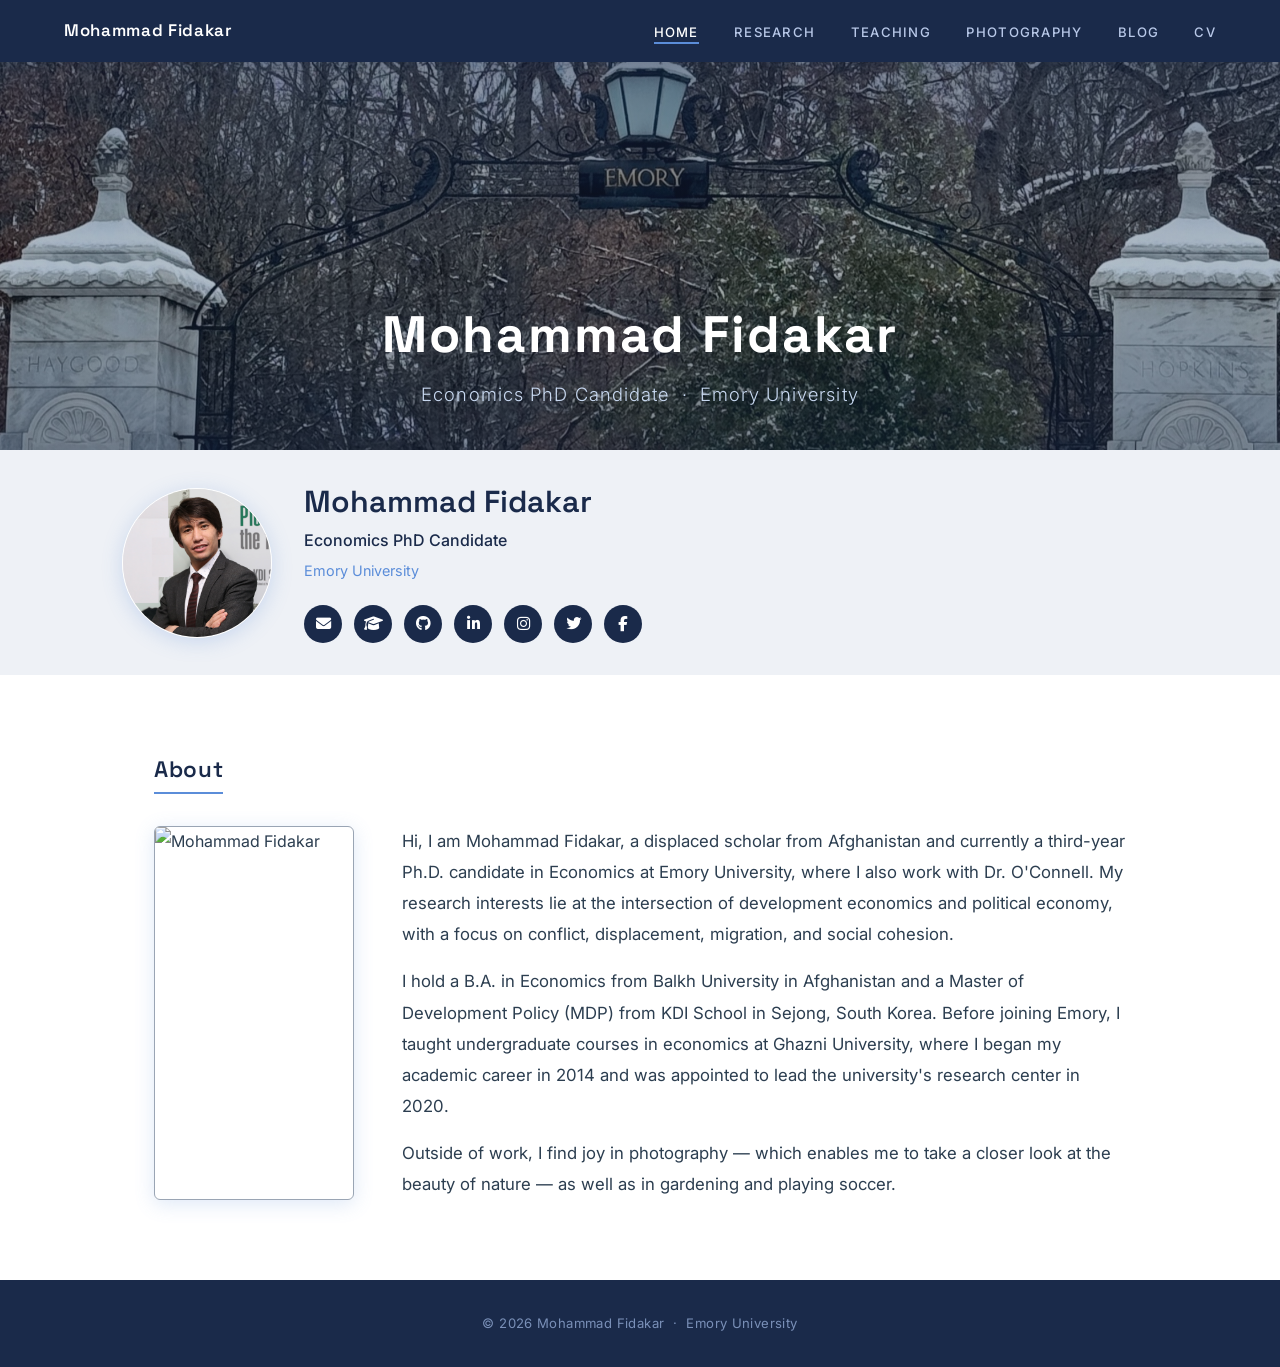
==== index.html @ 96ae0c7a "Initial commit" ====
<!DOCTYPE html>
<html lang="en">
<head>
  <meta charset="UTF-8">
  <meta name="viewport" content="width=device-width, initial-scale=1.0">
  <title>FidakarWebsite</title>
  <link rel="stylesheet" href="css/style.css">
  <link href="https://fonts.googleapis.com/css2?family=Space+Grotesk:wght@300;400;500;600;700&family=Inter:wght@300;400;500;600&display=swap" rel="stylesheet">
  <link rel="stylesheet" href="https://cdnjs.cloudflare.com/ajax/libs/font-awesome/6.5.0/css/all.min.css">
</head>
<body>

  <!-- NAV -->
  <nav>
    <a href="index.html" class="nav-logo">Mohammad Fidakar</a>
    <ul class="nav-links">
      <li><a href="index.html" class="active">Home</a></li>
      <li><a href="research.html">Research</a></li>
      <li><a href="teaching.html">Teaching</a></li>
      <li><a href="photography.html">Photography</a></li>
      <li><a href="blog.html">Blog</a></li>
      <li><a href="cv.html">CV</a></li>
    </ul>
  </nav>

  <!-- HERO — replace cover.jpg with your own photo -->
  <section class="hero">
    <div class="hero-overlay"></div>
    <div class="hero-text">
      <h1><a href="index.html" class="hero-link">Mohammad Fidakar</a></h1>
      <p class="hero-sub"><a href="https://economics.emory.edu/people/doctoral-students/fidakar-mohammad.html" target="_blank" class="hero-link">Economics PhD Candidate</a> &nbsp;·&nbsp; <a href="https://www.emory.edu/home/index.html" target="_blank" class="hero-link">Emory University</a></p>
    </div>
  </section>

  <!-- PROFILE -->
  <section class="section profile-section">
    <div class="container">
      <div class="profile-inner">
        <img src="images/headshot2.jpg" alt="Mohammad Fidakar" class="profile-photo">
        <div class="profile-info">
          <h2><a href="index.html" class="profile-link">Mohammad Fidakar</a></h2>
          <p class="title"><a href="https://economics.emory.edu/people/doctoral-students/fidakar-mohammad.html" target="_blank" class="profile-link">Economics PhD Candidate</a></p>
          <p class="institution"><a href="https://www.emory.edu/home/index.html" target="_blank" class="profile-link">Emory University</a></p>
          <div class="social-icons">
            <a href="mailto:mohammad.fidakar@emory.edu" title="Email"><i class="fas fa-envelope"></i></a>
            <a href="https://scholar.google.com/citations?hl=en&user=DigHzEoAAAAJ" title="Google Scholar" target="_blank"><i class="fas fa-graduation-cap"></i></a>
            <a href="https://github.com/mfidakar" title="GitHub" target="_blank"><i class="fab fa-github"></i></a>
            <a href="https://www.linkedin.com/in/mohammad-fidakar-01435618b/" title="LinkedIn" target="_blank"><i class="fab fa-linkedin-in"></i></a>
            <a href="https://www.instagram.com/mohammad.fidakar/" title="Instagram" target="_blank"><i class="fab fa-instagram"></i></a>
            <a href="https://x.com/FidakarMohammad" title="Twitter" target="_blank"><i class="fab fa-twitter"></i></a>
            <a href="https://www.facebook.com/mohammad.fidakar" title="Facebook" target="_blank"><i class="fab fa-facebook-f"></i></a>
          </div>
        </div>
      </div>
    </div>
  </section>

  <!-- ABOUT -->
  <section class="section about-section">
    <div class="container">
      <h2 class="section-title">About</h2>
      <div class="about-inner">
        <img src="images/headshot.jpg" alt="Mohammad Fidakar" class="about-photo">
        <div class="about-text">
          <p>Hi, I am Mohammad Fidakar, a displaced scholar from Afghanistan and currently a third-year Ph.D. candidate in Economics at Emory University, where I also work with Dr. O'Connell. My research interests lie at the intersection of development economics and political economy, with a focus on conflict, displacement, migration, and social cohesion.</p>
          <p>I hold a B.A. in Economics from Balkh University in Afghanistan and a Master of Development Policy (MDP) from KDI School in Sejong, South Korea. Before joining Emory, I taught undergraduate courses in economics at Ghazni University, where I began my academic career in 2014 and was appointed to lead the university's research center in 2020.</p>
          <p>Outside of work, I find joy in photography — which enables me to take a closer look at the beauty of nature — as well as in gardening and playing soccer.</p>
        </div>
      </div>
    </div>
  </section>

  <!-- FOOTER -->
  <footer>
    <p>&copy; 2026 Mohammad Fidakar &nbsp;·&nbsp; Emory University</p>
  </footer>

</body>
</html>
---- css/style.css ----
/* =============================================================================
   FIDAKAR.COM — Main Stylesheet
   Palette: Arctic — #eef1f6 panel / white page / #1a2a4a navy / #5b8dd9 blue
   Fonts: Space Grotesk (headings) + Inter (body)
============================================================================= */

/* A. RESET & BASE
============================================================================= */
*, *::before, *::after {
  box-sizing: border-box;
  margin: 0;
  padding: 0;
}

html {
  scroll-behavior: smooth;
}

body {
  font-family: 'Inter', sans-serif;
  font-size: 16px;
  line-height: 1.75;
  color: #2c3e50;
  background-color: #ffffff;
}

h1, h2, h3, h4, h5, h6 {
  font-family: 'Space Grotesk', sans-serif;
  font-weight: 600;
  line-height: 1.3;
  color: #1a2a4a;
}

a {
  color: #5b8dd9;
  text-decoration: none;
  transition: color 0.2s ease;
}

a:hover {
  color: #3a6fbe;
}

img {
  display: block;
  max-width: 100%;
}

/* A2. INHERITED LINK STYLES
============================================================================= */
.hero-link {
  color: inherit;
  text-decoration: none;
  border-bottom: none;
}

.hero-link:hover {
  color: inherit;
  border-bottom: none;
}

.profile-link {
  color: inherit;
  text-decoration: none;
  border-bottom: 1px solid transparent;
  transition: border-color 0.2s ease;
}

.profile-link:hover {
  color: inherit;
  border-bottom-color: currentColor;
}

/* B. LAYOUT UTILITIES
============================================================================= */
.container {
  max-width: 1100px;
  margin: 0 auto;
  padding: 0 5%;
}

.section {
  padding: 5rem 0;
}

.section-title {
  font-size: 1.4rem;
  color: #1a2a4a;
  margin-bottom: 2rem;
  padding-bottom: 0.5rem;
  border-bottom: 2px solid #5b8dd9;
  display: inline-block;
  letter-spacing: 0.03em;
}

/* C. NAVIGATION
============================================================================= */
nav {
  position: fixed;
  top: 0;
  left: 0;
  right: 0;
  z-index: 100;
  background-color: #1a2a4a;
  display: flex;
  align-items: center;
  justify-content: space-between;
  padding: 0 5%;
  height: 62px;
  box-shadow: 0 2px 12px rgba(26, 42, 74, 0.18);
}

.nav-logo {
  font-family: 'Space Grotesk', sans-serif;
  font-weight: 600;
  font-size: 1.05rem;
  color: #ffffff;
  letter-spacing: 0.04em;
}

.nav-logo:hover {
  color: #5b8dd9;
}

.nav-links {
  display: flex;
  list-style: none;
  gap: 2.2rem;
}

.nav-links a {
  color: #b8c8e8;
  font-size: 0.82rem;
  font-weight: 500;
  letter-spacing: 0.1em;
  text-transform: uppercase;
  padding-bottom: 2px;
  border-bottom: 2px solid transparent;
  transition: color 0.2s ease, border-color 0.2s ease;
}

.nav-links a:hover,
.nav-links a.active {
  color: #ffffff;
  border-bottom-color: #5b8dd9;
}

/* D. HERO / COVER
============================================================================= */
.hero {
  width: 100%;
  height: 50vh;
  min-height: 320px;
  background-image: url('../images/wall.jpg');
  background-size: cover;
  background-position: center;
  position: relative;
}

.hero-overlay {
  position: absolute;
  inset: 0;
  background: linear-gradient(
    to bottom,
    rgba(26, 42, 74, 0.60) 0%,
    rgba(26, 42, 74, 0.30) 60%,
    rgba(26, 42, 74, 0.50) 100%
  );
}

.hero-text {
  position: absolute;
  bottom: 2.5rem;
  left: 50%;
  transform: translateX(-50%);
  z-index: 1;
  text-align: center;
  color: #ffffff;
  padding: 0 2rem;
  width: 100%;
}

.hero-text h1 {
  font-size: 3.2rem;
  font-weight: 700;
  color: #ffffff;
  letter-spacing: 0.04em;
  margin-bottom: 0.6rem;
}

.hero-text .hero-sub {
  font-size: 1.15rem;
  font-weight: 300;
  color: #c8d8f0;
  letter-spacing: 0.06em;
}

/* E. PROFILE SECTION
============================================================================= */
.profile-section {
  background-color: #eef1f6;
  padding: 2rem 0;
}

.profile-section .container {
  padding-left: 2rem;
}

.profile-inner {
  display: flex;
  align-items: center;
  gap: 2rem;
}

.profile-photo {
  width: 150px;
  height: 150px;
  border-radius: 50%;
  object-fit: cover;
  border: 1.5px solid #ffffff;
  flex-shrink: 0;
  box-shadow: 0 4px 20px rgba(91, 141, 217, 0.25);
}

.profile-info h2 {
  font-size: 1.9rem;
  color: #1a2a4a;
  margin-bottom: 0.3rem;
}

.profile-info .title {
  font-size: 1rem;
  color: #1a2a4a;
  font-weight: 500;
  margin-bottom: 0.2rem;
}

.profile-info .institution {
  font-size: 0.9rem;
  color: #5b8dd9;
  margin-bottom: 1.4rem;
}

.social-icons {
  display: flex;
  gap: 0.75rem;
  flex-wrap: wrap;
}

.social-icons a {
  display: flex;
  align-items: center;
  justify-content: center;
  width: 38px;
  height: 38px;
  border-radius: 50%;
  background-color: #1a2a4a;
  color: #ffffff;
  font-size: 0.95rem;
  transition: background-color 0.2s ease, color 0.2s ease, transform 0.2s ease;
}

.social-icons a:hover {
  background-color: #5b8dd9;
  color: #ffffff;
  transform: translateY(-3px);
}

/* F. ABOUT SECTION
============================================================================= */
.about-section {
  background-color: #ffffff;
}

.about-inner {
  display: flex;
  align-items: flex-start;
  gap: 3rem;
}

.about-photo {
  width: 200px;
  flex-shrink: 0;
  border-radius: 6px;
  object-fit: cover;
  align-self: stretch;
  border: 1.5px solid #9aa5b4;
  box-shadow: 0 4px 20px rgba(91, 141, 217, 0.2);
}

.about-text p {
  font-size: 1.05rem;
  color: #2c3e50;
  line-height: 1.85;
  margin-bottom: 1rem;
}

.about-text p:last-child {
  margin-bottom: 0;
}

/* G. RESEARCH PAGE
============================================================================= */
.research-category {
  margin-bottom: 3.5rem;
}

.research-category h3 {
  font-size: 0.8rem;
  color: #5b8dd9;
  text-transform: uppercase;
  letter-spacing: 0.12em;
  margin-bottom: 1.2rem;
  font-weight: 600;
}

.paper {
  padding: 1.4rem 1.6rem;
  background-color: #eef1f6;
  border-radius: 6px;
  margin-bottom: 1rem;
  border-left: 3px solid #5b8dd9;
  transition: box-shadow 0.2s ease;
}

.paper:hover {
  box-shadow: 0 4px 16px rgba(91, 141, 217, 0.12);
}

.paper h4 {
  font-size: 1rem;
  color: #1a2a4a;
  margin-bottom: 0.3rem;
}

.paper .coauthors {
  font-size: 0.85rem;
  color: #64748b;
  margin-bottom: 0.3rem;
}

.paper .venue {
  font-size: 0.85rem;
  color: #5b8dd9;
  font-style: italic;
}

.paper .abstract {
  font-size: 0.9rem;
  color: #4a5568;
  margin-top: 0.8rem;
  line-height: 1.7;
}

.paper-links {
  display: flex;
  gap: 0.7rem;
  margin-top: 0.9rem;
  flex-wrap: wrap;
}

.paper-links a {
  font-size: 0.75rem;
  font-weight: 600;
  letter-spacing: 0.06em;
  text-transform: uppercase;
  color: #5b8dd9;
  border: 1px solid #5b8dd9;
  border-radius: 3px;
  padding: 0.2rem 0.65rem;
  transition: background-color 0.2s, color 0.2s;
}

.paper-links a:hover {
  background-color: #5b8dd9;
  color: #ffffff;
}

/* H. TEACHING PAGE
============================================================================= */
.teaching-item {
  padding: 1.4rem 1.6rem;
  background-color: #eef1f6;
  border-radius: 6px;
  margin-bottom: 1rem;
  border-left: 3px solid #5b8dd9;
  margin-left: 1.5rem;
}

.teaching-item h4 {
  font-size: 1rem;
  color: #1a2a4a;
  margin-bottom: 0.2rem;
}

.teaching-item .course-meta {
  font-size: 0.85rem;
  color: #64748b;
}

.teaching-role-label {
  font-size: 0.75rem;
  font-weight: 600;
  letter-spacing: 0.1em;
  text-transform: uppercase;
  color: #5b8dd9;
  margin-bottom: 0.9rem;
  margin-left: 1.5rem;
}

/* I. PHOTOGRAPHY PAGE
============================================================================= */
.photo-year {
  margin-bottom: 4rem;
}

.photo-year-title {
  font-size: 1.6rem;
  color: #1a2a4a;
  margin-bottom: 1.5rem;
  padding-bottom: 0.4rem;
  border-bottom: 2px solid #5b8dd9;
}

.photo-grid {
  display: grid;
  grid-template-columns: repeat(3, 1fr);
  gap: 0.5rem;
}

.photo-grid img {
  width: 100%;
  aspect-ratio: 7 / 5;
  object-fit: cover;
  border-radius: 4px;
  transition: transform 0.3s ease, box-shadow 0.3s ease;
  cursor: pointer;
}

.photo-grid img:hover {
  transform: scale(1.02);
  box-shadow: 0 8px 28px rgba(26, 42, 74, 0.18);
}

/* Lightbox */
.lightbox {
  display: none;
  position: fixed;
  inset: 0;
  background: rgba(10, 16, 30, 0.93);
  z-index: 200;
  align-items: center;
  justify-content: center;
}

.lightbox.active {
  display: flex;
}

.lightbox img {
  max-width: 90vw;
  max-height: 90vh;
  border-radius: 4px;
  box-shadow: 0 0 60px rgba(0, 0, 0, 0.5);
}

.lightbox-close {
  position: absolute;
  top: 1.5rem;
  right: 2rem;
  color: #ffffff;
  font-size: 2rem;
  cursor: pointer;
  opacity: 0.75;
  transition: opacity 0.2s;
  line-height: 1;
}

.lightbox-close:hover {
  opacity: 1;
}

/* J. BLOG PAGE
============================================================================= */
.blog-card {
  background-color: #eef1f6;
  border-left: 3px solid #5b8dd9;
  border-radius: 6px;
  padding: 2rem 2.2rem;
  margin-bottom: 2rem;
  transition: box-shadow 0.2s ease;
}

.blog-card:hover {
  box-shadow: 0 4px 20px rgba(91, 141, 217, 0.12);
}

.blog-card-inner {
  display: flex;
  gap: 1.8rem;
  align-items: flex-start;
}

.blog-thumb {
  width: 160px;
  flex-shrink: 0;
  border-radius: 4px;
  object-fit: cover;
  aspect-ratio: 4 / 3;
  border: 1px solid #d1dae8;
}

.blog-card-text {
  flex: 1;
  min-width: 0;
}

.blog-meta {
  font-size: 0.8rem;
  color: #64748b;
  letter-spacing: 0.05em;
  text-transform: uppercase;
  margin-bottom: 0.7rem;
}

.blog-title {
  font-size: 1.4rem;
  color: #1a2a4a;
  margin-bottom: 1rem;
  line-height: 1.4;
}

.blog-excerpt {
  font-size: 0.98rem;
  color: #4a5568;
  line-height: 1.8;
  margin-bottom: 0.8rem;
  max-width: 820px;
}

.blog-link {
  display: inline-flex;
  align-items: center;
  gap: 0.4rem;
  margin-top: 0.8rem;
  font-size: 0.82rem;
  font-weight: 600;
  letter-spacing: 0.07em;
  text-transform: uppercase;
  color: #5b8dd9;
  border: 1px solid #5b8dd9;
  border-radius: 3px;
  padding: 0.3rem 0.8rem;
  transition: background-color 0.2s, color 0.2s;
}

.blog-link:hover {
  background-color: #5b8dd9;
  color: #ffffff;
}

/* K. CV PAGE
============================================================================= */
.cv-embed {
  width: 100%;
  height: 85vh;
  border: none;
  border-radius: 6px;
  box-shadow: 0 4px 20px rgba(26, 42, 74, 0.1);
}

/* K. FOOTER
============================================================================= */
footer {
  background-color: #1a2a4a;
  color: #7a90b8;
  text-align: center;
  padding: 2rem 5%;
  font-size: 0.82rem;
  letter-spacing: 0.03em;
}

footer a {
  color: #8eaad9;
}

footer a:hover {
  color: #ffffff;
}
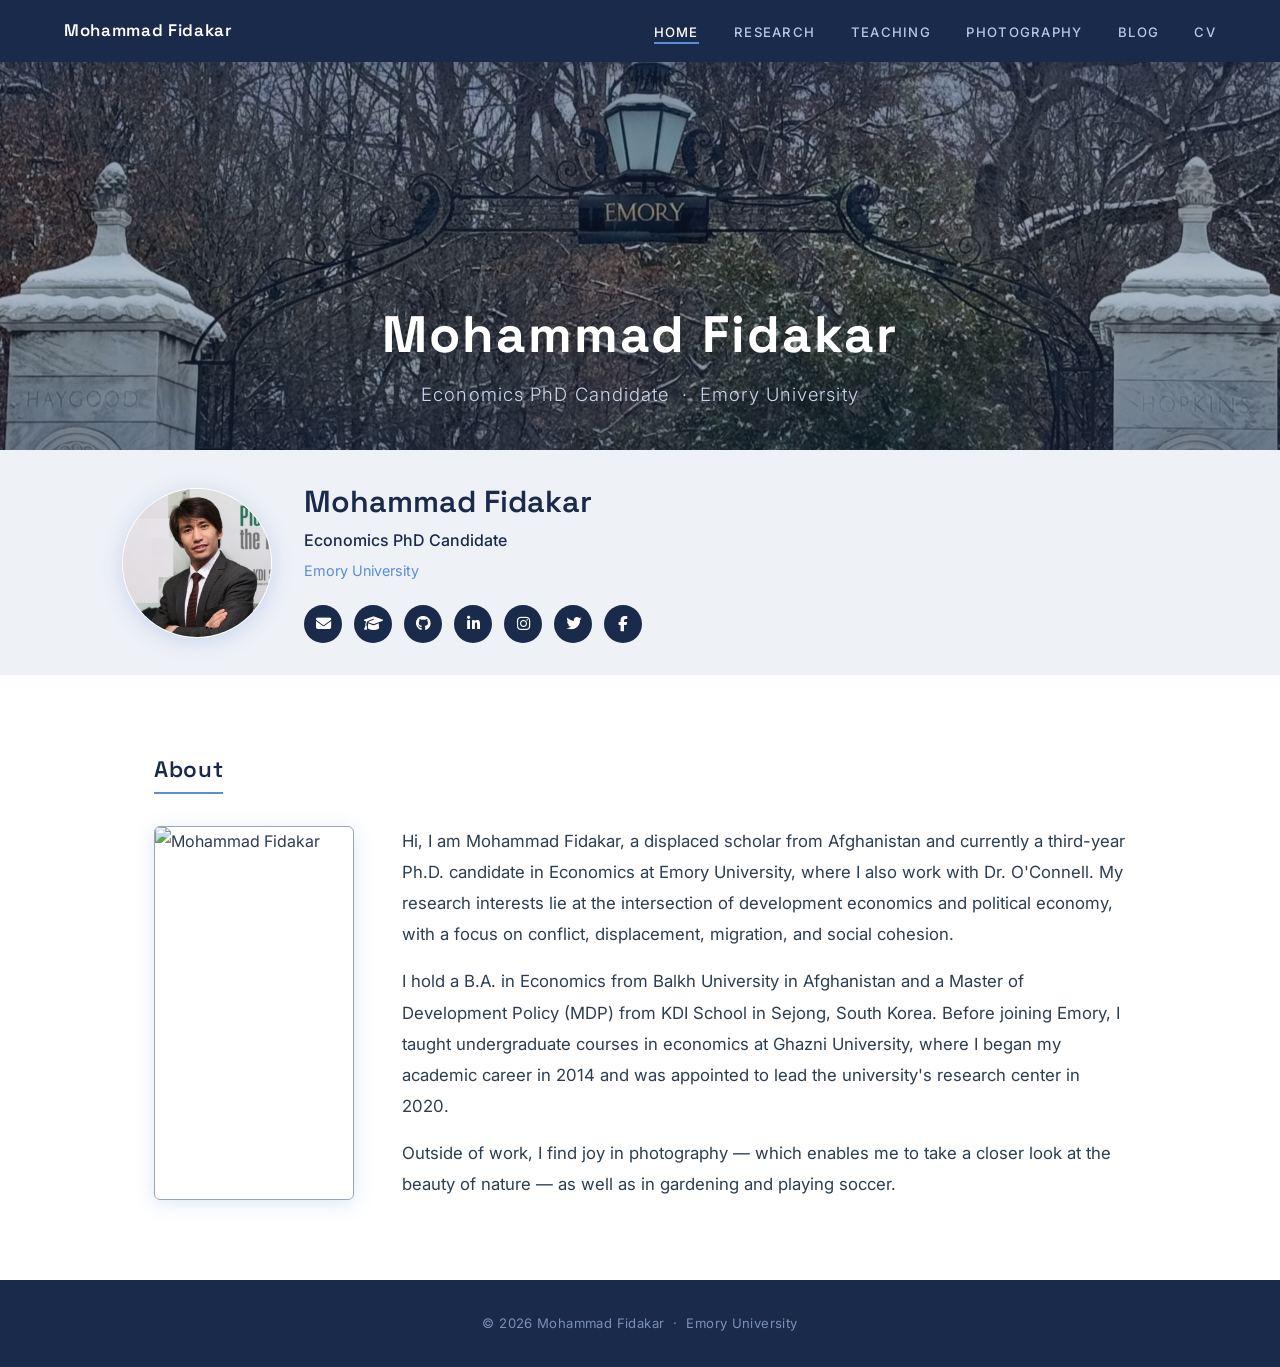
==== commit 1df7d56c: "Add mobile responsive layout" ====
--- a/index.html
+++ b/index.html
@@ -13,6 +13,7 @@
   <!-- NAV -->
   <nav>
     <a href="index.html" class="nav-logo">Mohammad Fidakar</a>
+    <button class="nav-toggle"><i class="fas fa-bars"></i></button>
     <ul class="nav-links">
       <li><a href="index.html" class="active">Home</a></li>
       <li><a href="research.html">Research</a></li>
@@ -75,5 +76,6 @@
     <p>&copy; 2026 Mohammad Fidakar &nbsp;·&nbsp; Emory University</p>
   </footer>
 
+  <script src="js/main.js"></script>
 </body>
 </html>
--- a/css/style.css
+++ b/css/style.css
@@ -587,3 +587,134 @@
 footer a:hover {
   color: #ffffff;
 }
+
+/* L. HAMBURGER BUTTON (hidden on desktop)
+============================================================================= */
+.nav-toggle {
+  display: none;
+  background: none;
+  border: none;
+  color: #ffffff;
+  font-size: 1.4rem;
+  cursor: pointer;
+  padding: 0.3rem 0.5rem;
+  line-height: 1;
+}
+
+/* M. RESPONSIVE — TABLET & MOBILE
+============================================================================= */
+@media (max-width: 768px) {
+
+  /* Navigation */
+  nav {
+    flex-wrap: wrap;
+    height: auto;
+    padding: 0.9rem 5%;
+  }
+
+  .nav-toggle {
+    display: block;
+  }
+
+  .nav-links {
+    display: none;
+    flex-direction: column;
+    width: 100%;
+    gap: 0;
+    margin-top: 0.6rem;
+    padding-bottom: 0.4rem;
+  }
+
+  .nav-links.open {
+    display: flex;
+  }
+
+  .nav-links li {
+    border-top: 1px solid rgba(255,255,255,0.08);
+  }
+
+  .nav-links a {
+    display: block;
+    padding: 0.65rem 0;
+    font-size: 0.85rem;
+  }
+
+  /* Hero */
+  .hero-text h1 {
+    font-size: 2rem;
+  }
+
+  .hero-text .hero-sub {
+    font-size: 0.85rem;
+    letter-spacing: 0.03em;
+  }
+
+  /* Profile */
+  .profile-inner {
+    flex-direction: column;
+    align-items: flex-start;
+    gap: 1.2rem;
+  }
+
+  .profile-section .container {
+    padding-left: 5%;
+  }
+
+  /* About */
+  .about-inner {
+    flex-direction: column;
+  }
+
+  .about-photo {
+    width: 100%;
+    max-width: 260px;
+    height: 200px;
+    align-self: center;
+  }
+
+  /* Photo grid — 2 columns on tablet */
+  .photo-grid {
+    grid-template-columns: repeat(2, 1fr);
+  }
+
+  /* Blog card */
+  .blog-card-inner {
+    flex-direction: column;
+  }
+
+  .blog-thumb {
+    width: 100% !important;
+    aspect-ratio: 16 / 9 !important;
+  }
+
+  /* Teaching — remove indent on mobile */
+  .teaching-item {
+    margin-left: 0;
+  }
+
+  .teaching-role-label {
+    margin-left: 0;
+  }
+
+  /* Section spacing */
+  .section {
+    padding: 3rem 0;
+  }
+}
+
+@media (max-width: 480px) {
+
+  /* Hero */
+  .hero-text h1 {
+    font-size: 1.6rem;
+  }
+
+  .hero-text .hero-sub {
+    font-size: 0.75rem;
+  }
+
+  /* Photo grid — 1 column on small phones */
+  .photo-grid {
+    grid-template-columns: 1fr;
+  }
+}
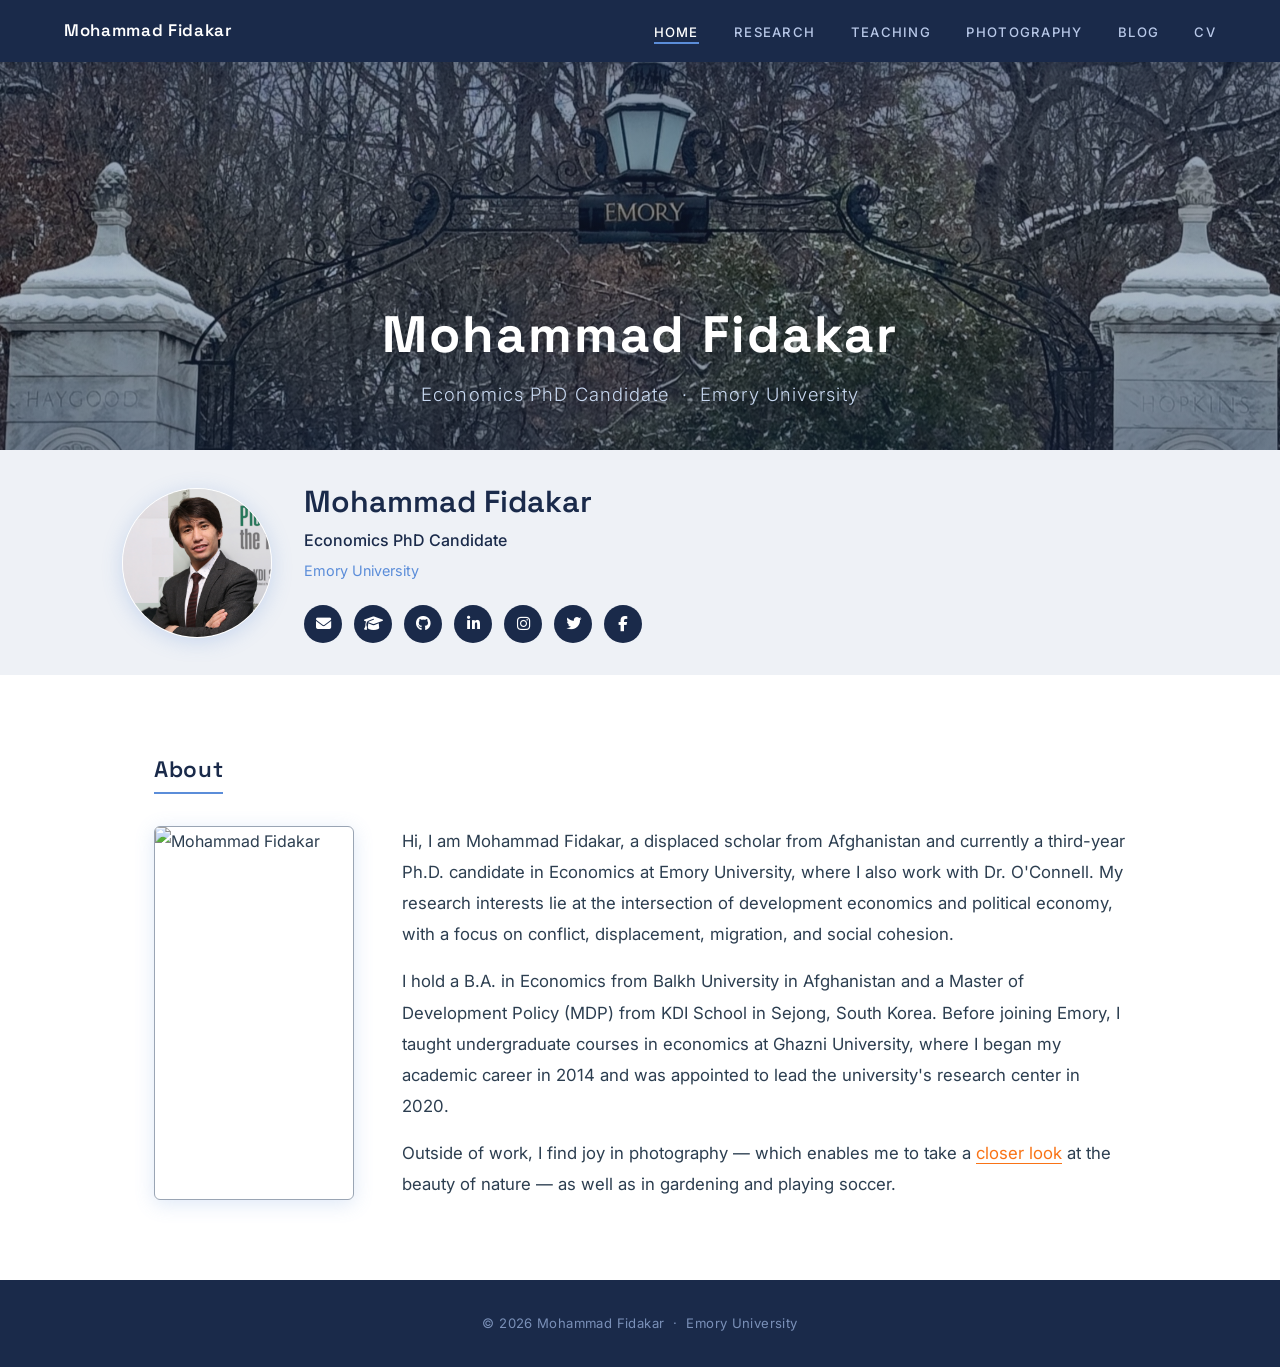
==== commit 918a6aad: "Link closer look to photography page" ====
--- a/index.html
+++ b/index.html
@@ -3,8 +3,9 @@
 <head>
   <meta charset="UTF-8">
   <meta name="viewport" content="width=device-width, initial-scale=1.0">
-  <title>FidakarWebsite</title>
+  <title>Mohammad Fidakar</title>
   <link rel="stylesheet" href="css/style.css">
+  <link rel="icon" type="image/svg+xml" href="favicon.svg">
   <link href="https://fonts.googleapis.com/css2?family=Space+Grotesk:wght@300;400;500;600;700&family=Inter:wght@300;400;500;600&display=swap" rel="stylesheet">
   <link rel="stylesheet" href="https://cdnjs.cloudflare.com/ajax/libs/font-awesome/6.5.0/css/all.min.css">
 </head>
@@ -65,7 +66,7 @@
         <div class="about-text">
           <p>Hi, I am Mohammad Fidakar, a displaced scholar from Afghanistan and currently a third-year Ph.D. candidate in Economics at Emory University, where I also work with Dr. O'Connell. My research interests lie at the intersection of development economics and political economy, with a focus on conflict, displacement, migration, and social cohesion.</p>
           <p>I hold a B.A. in Economics from Balkh University in Afghanistan and a Master of Development Policy (MDP) from KDI School in Sejong, South Korea. Before joining Emory, I taught undergraduate courses in economics at Ghazni University, where I began my academic career in 2014 and was appointed to lead the university's research center in 2020.</p>
-          <p>Outside of work, I find joy in photography — which enables me to take a closer look at the beauty of nature — as well as in gardening and playing soccer.</p>
+          <p>Outside of work, I find joy in photography — which enables me to take a <a href="photography.html" style="color:#f97316; text-decoration:none; border-bottom: 1px solid #f97316;">closer look</a> at the beauty of nature — as well as in gardening and playing soccer.</p>
         </div>
       </div>
     </div>
--- a/css/style.css
+++ b/css/style.css
@@ -668,7 +668,7 @@
   .about-photo {
     width: 100%;
     max-width: 260px;
-    height: 200px;
+    height: auto;
     align-self: center;
   }
 
@@ -713,8 +713,9 @@
     font-size: 0.75rem;
   }
 
-  /* Photo grid — 1 column on small phones */
+  /* Photo grid — keep 3 columns on phones, smaller gap */
   .photo-grid {
-    grid-template-columns: 1fr;
-  }
-}
+    grid-template-columns: repeat(3, 1fr);
+    gap: 0.25rem;
+  }
+}
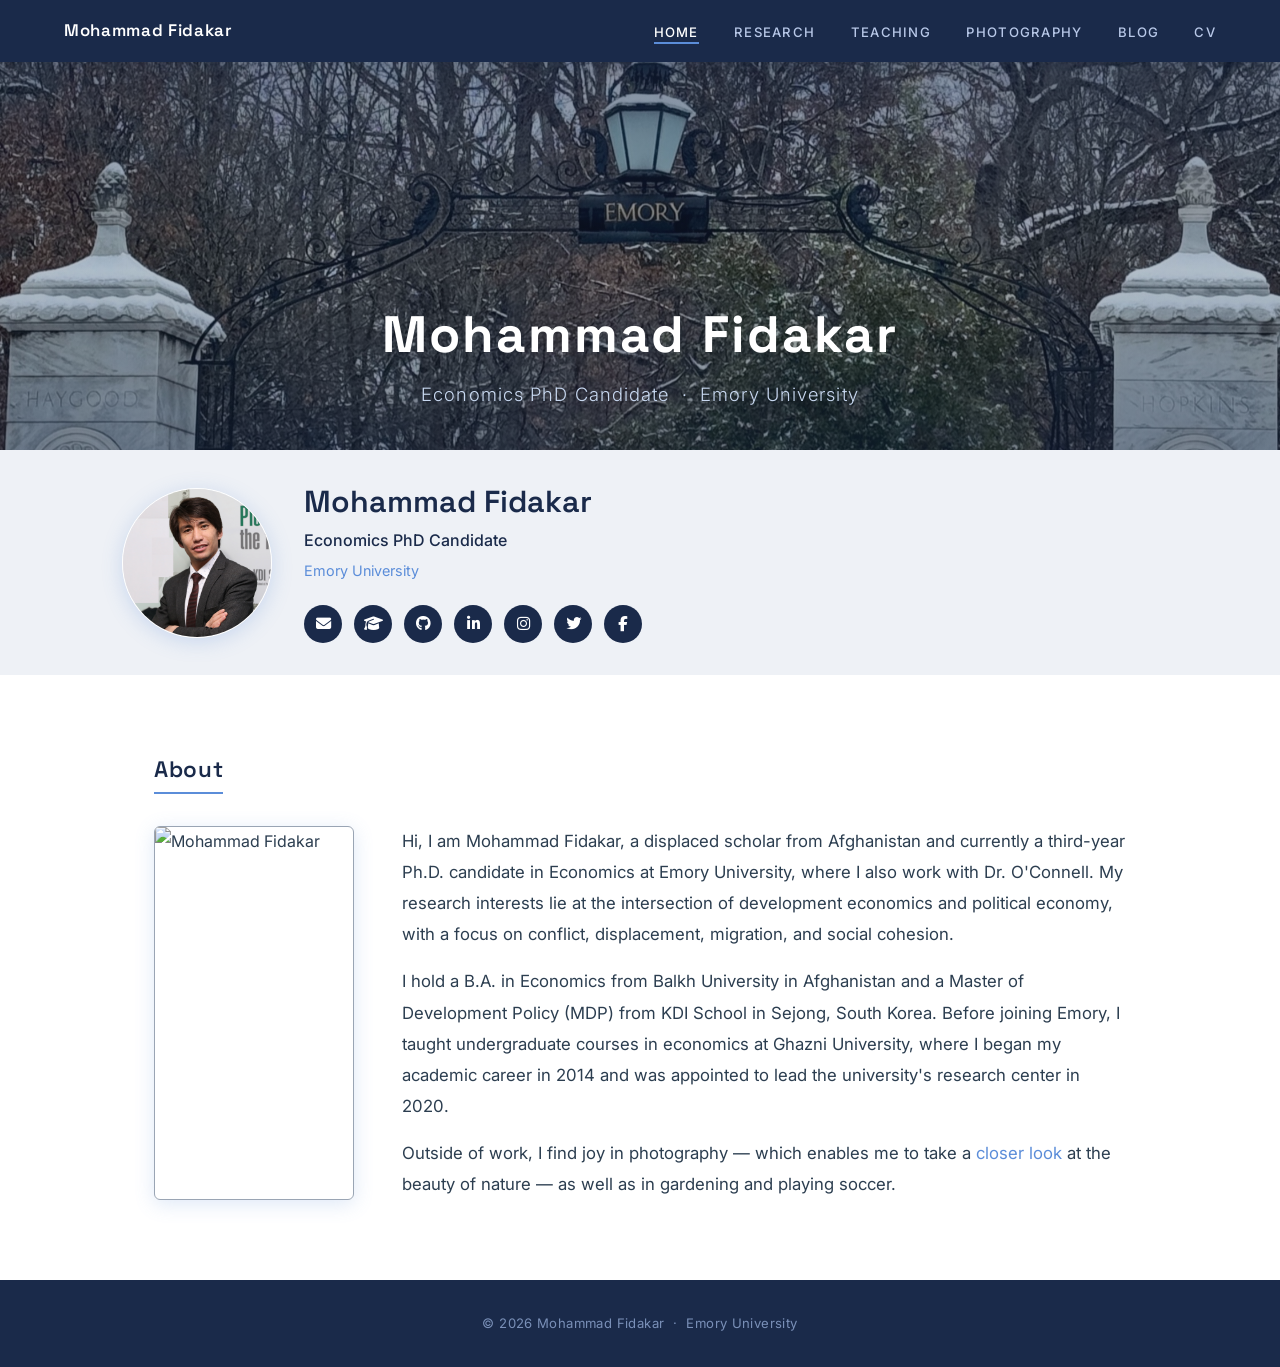
==== commit 2dd04ea2: "Style closer look link in blue, no underline" ====
--- a/index.html
+++ b/index.html
@@ -66,7 +66,7 @@
         <div class="about-text">
           <p>Hi, I am Mohammad Fidakar, a displaced scholar from Afghanistan and currently a third-year Ph.D. candidate in Economics at Emory University, where I also work with Dr. O'Connell. My research interests lie at the intersection of development economics and political economy, with a focus on conflict, displacement, migration, and social cohesion.</p>
           <p>I hold a B.A. in Economics from Balkh University in Afghanistan and a Master of Development Policy (MDP) from KDI School in Sejong, South Korea. Before joining Emory, I taught undergraduate courses in economics at Ghazni University, where I began my academic career in 2014 and was appointed to lead the university's research center in 2020.</p>
-          <p>Outside of work, I find joy in photography — which enables me to take a <a href="photography.html" style="color:#f97316; text-decoration:none; border-bottom: 1px solid #f97316;">closer look</a> at the beauty of nature — as well as in gardening and playing soccer.</p>
+          <p>Outside of work, I find joy in photography — which enables me to take a <a href="photography.html" style="color:#5b8dd9; text-decoration:none;">closer look</a> at the beauty of nature — as well as in gardening and playing soccer.</p>
         </div>
       </div>
     </div>
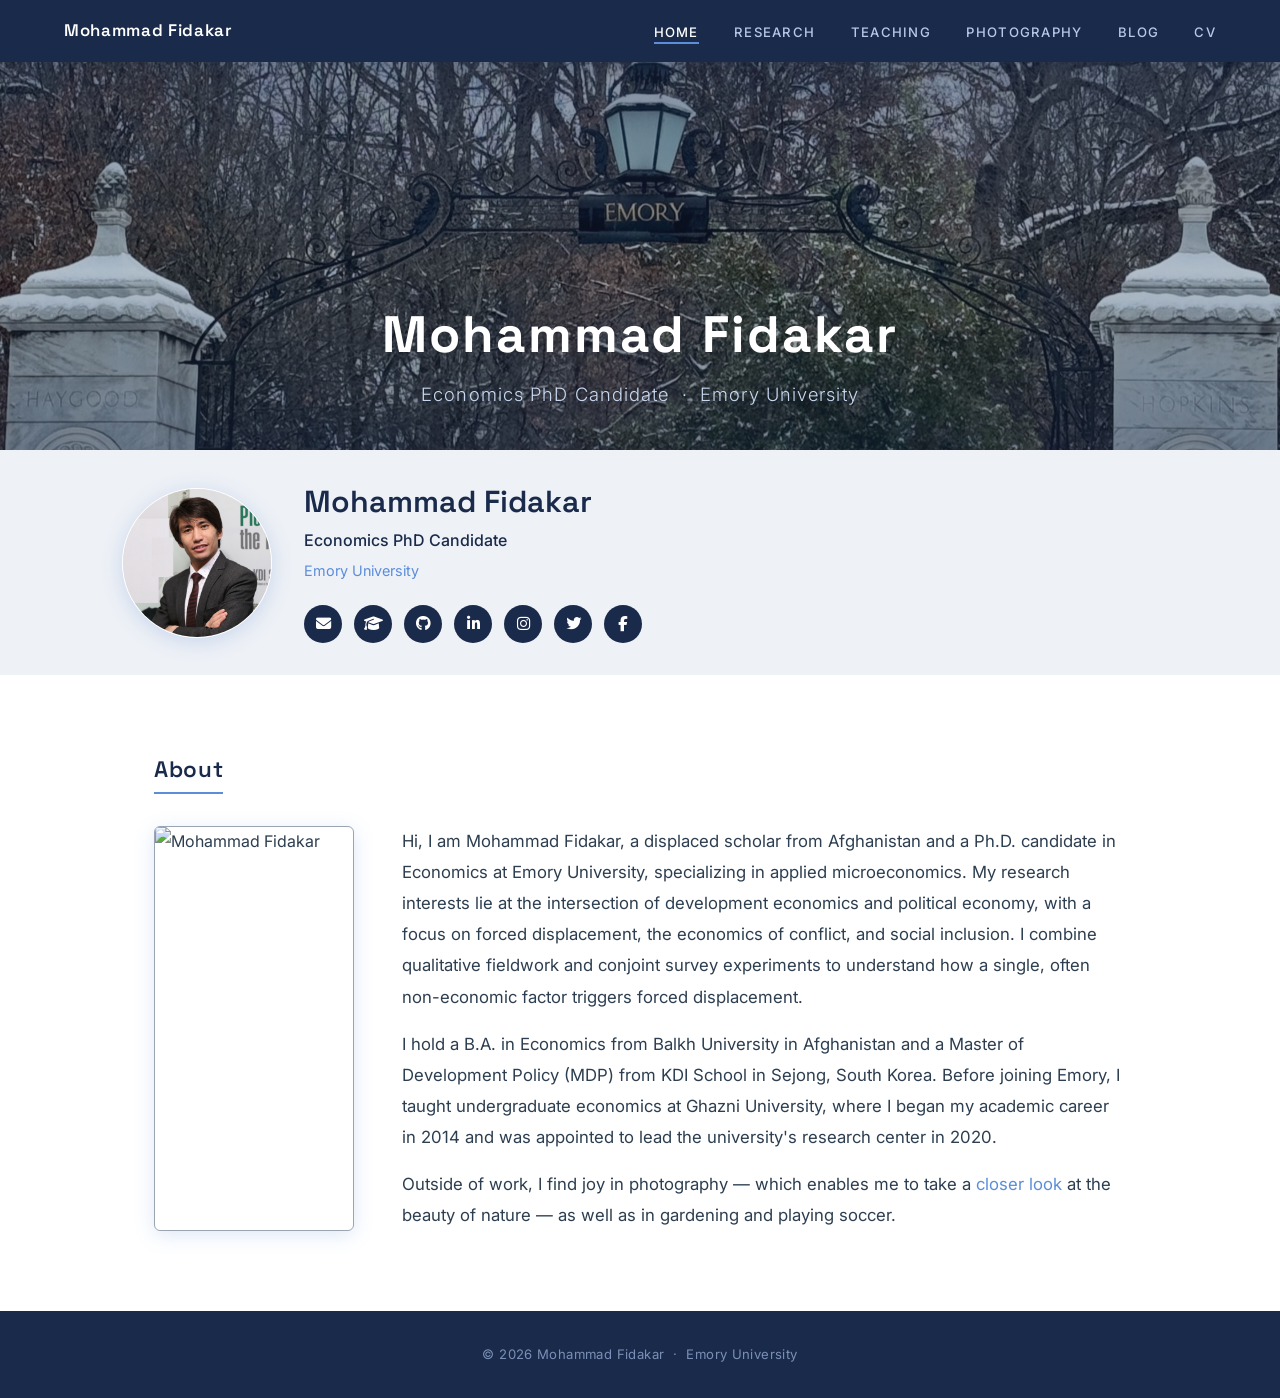
==== commit 70b3aa85: "Update bio text" ====
--- a/index.html
+++ b/index.html
@@ -64,8 +64,8 @@
       <div class="about-inner">
         <img src="images/headshot.jpg" alt="Mohammad Fidakar" class="about-photo">
         <div class="about-text">
-          <p>Hi, I am Mohammad Fidakar, a displaced scholar from Afghanistan and currently a third-year Ph.D. candidate in Economics at Emory University, where I also work with Dr. O'Connell. My research interests lie at the intersection of development economics and political economy, with a focus on conflict, displacement, migration, and social cohesion.</p>
-          <p>I hold a B.A. in Economics from Balkh University in Afghanistan and a Master of Development Policy (MDP) from KDI School in Sejong, South Korea. Before joining Emory, I taught undergraduate courses in economics at Ghazni University, where I began my academic career in 2014 and was appointed to lead the university's research center in 2020.</p>
+          <p>Hi, I am Mohammad Fidakar, a displaced scholar from Afghanistan and a Ph.D. candidate in Economics at Emory University, specializing in applied microeconomics. My research interests lie at the intersection of development economics and political economy, with a focus on forced displacement, the economics of conflict, and social inclusion. I combine qualitative fieldwork and conjoint survey experiments to understand how a single, often non-economic factor triggers forced displacement.</p>
+          <p>I hold a B.A. in Economics from Balkh University in Afghanistan and a Master of Development Policy (MDP) from KDI School in Sejong, South Korea. Before joining Emory, I taught undergraduate economics at Ghazni University, where I began my academic career in 2014 and was appointed to lead the university's research center in 2020.</p>
           <p>Outside of work, I find joy in photography — which enables me to take a <a href="photography.html" style="color:#5b8dd9; text-decoration:none;">closer look</a> at the beauty of nature — as well as in gardening and playing soccer.</p>
         </div>
       </div>
--- a/css/style.css
+++ b/css/style.css
@@ -424,13 +424,13 @@
 
 .photo-grid {
   display: grid;
-  grid-template-columns: repeat(3, 1fr);
+  grid-template-columns: repeat(4, 1fr);
   gap: 0.5rem;
 }
 
 .photo-grid img {
   width: 100%;
-  aspect-ratio: 7 / 5;
+  aspect-ratio: 4 / 5;
   object-fit: cover;
   border-radius: 4px;
   transition: transform 0.3s ease, box-shadow 0.3s ease;
@@ -713,9 +713,9 @@
     font-size: 0.75rem;
   }
 
-  /* Photo grid — keep 3 columns on phones, smaller gap */
+  /* Photo grid — 2 columns on phones */
   .photo-grid {
-    grid-template-columns: repeat(3, 1fr);
+    grid-template-columns: repeat(2, 1fr);
     gap: 0.25rem;
   }
 }
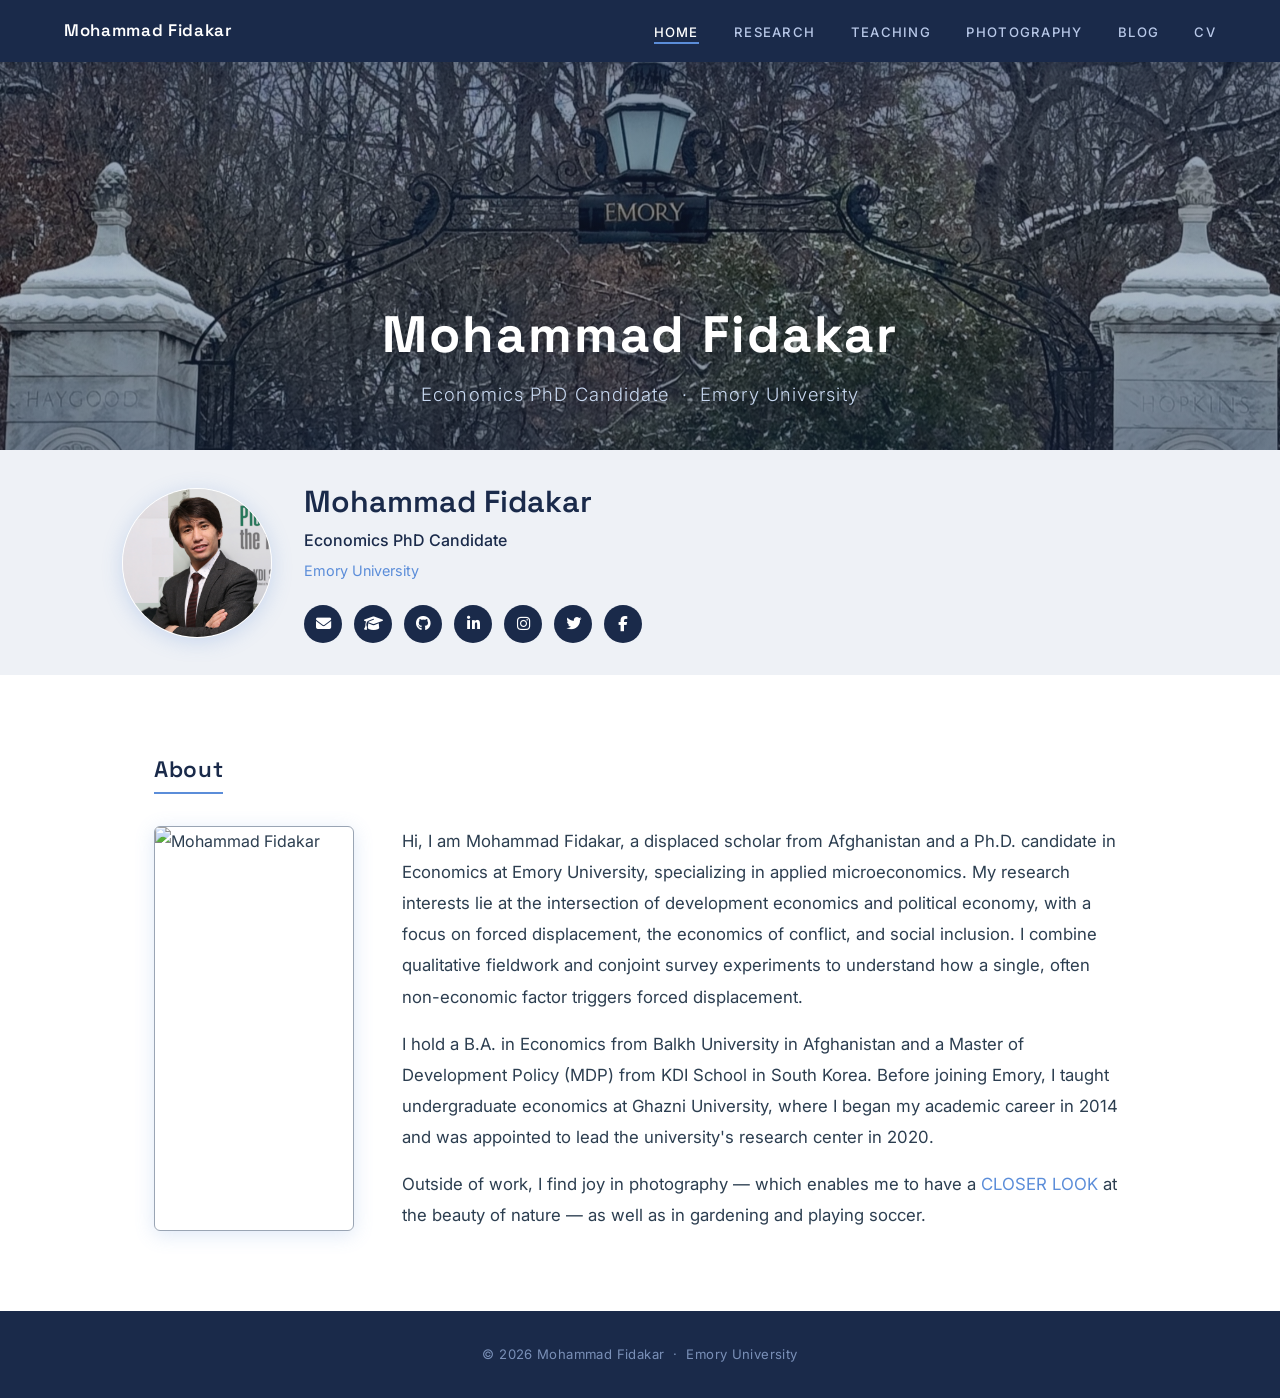
==== commit 5998154e: "Update bio: CLOSER LOOK, have, remove Sejong" ====
--- a/index.html
+++ b/index.html
@@ -65,8 +65,8 @@
         <img src="images/headshot.jpg" alt="Mohammad Fidakar" class="about-photo">
         <div class="about-text">
           <p>Hi, I am Mohammad Fidakar, a displaced scholar from Afghanistan and a Ph.D. candidate in Economics at Emory University, specializing in applied microeconomics. My research interests lie at the intersection of development economics and political economy, with a focus on forced displacement, the economics of conflict, and social inclusion. I combine qualitative fieldwork and conjoint survey experiments to understand how a single, often non-economic factor triggers forced displacement.</p>
-          <p>I hold a B.A. in Economics from Balkh University in Afghanistan and a Master of Development Policy (MDP) from KDI School in Sejong, South Korea. Before joining Emory, I taught undergraduate economics at Ghazni University, where I began my academic career in 2014 and was appointed to lead the university's research center in 2020.</p>
-          <p>Outside of work, I find joy in photography — which enables me to take a <a href="photography.html" style="color:#5b8dd9; text-decoration:none;">closer look</a> at the beauty of nature — as well as in gardening and playing soccer.</p>
+          <p>I hold a B.A. in Economics from Balkh University in Afghanistan and a Master of Development Policy (MDP) from KDI School in South Korea. Before joining Emory, I taught undergraduate economics at Ghazni University, where I began my academic career in 2014 and was appointed to lead the university's research center in 2020.</p>
+          <p>Outside of work, I find joy in photography — which enables me to have a <a href="photography.html" style="color:#5b8dd9; text-decoration:none;">CLOSER LOOK</a> at the beauty of nature — as well as in gardening and playing soccer.</p>
         </div>
       </div>
     </div>
